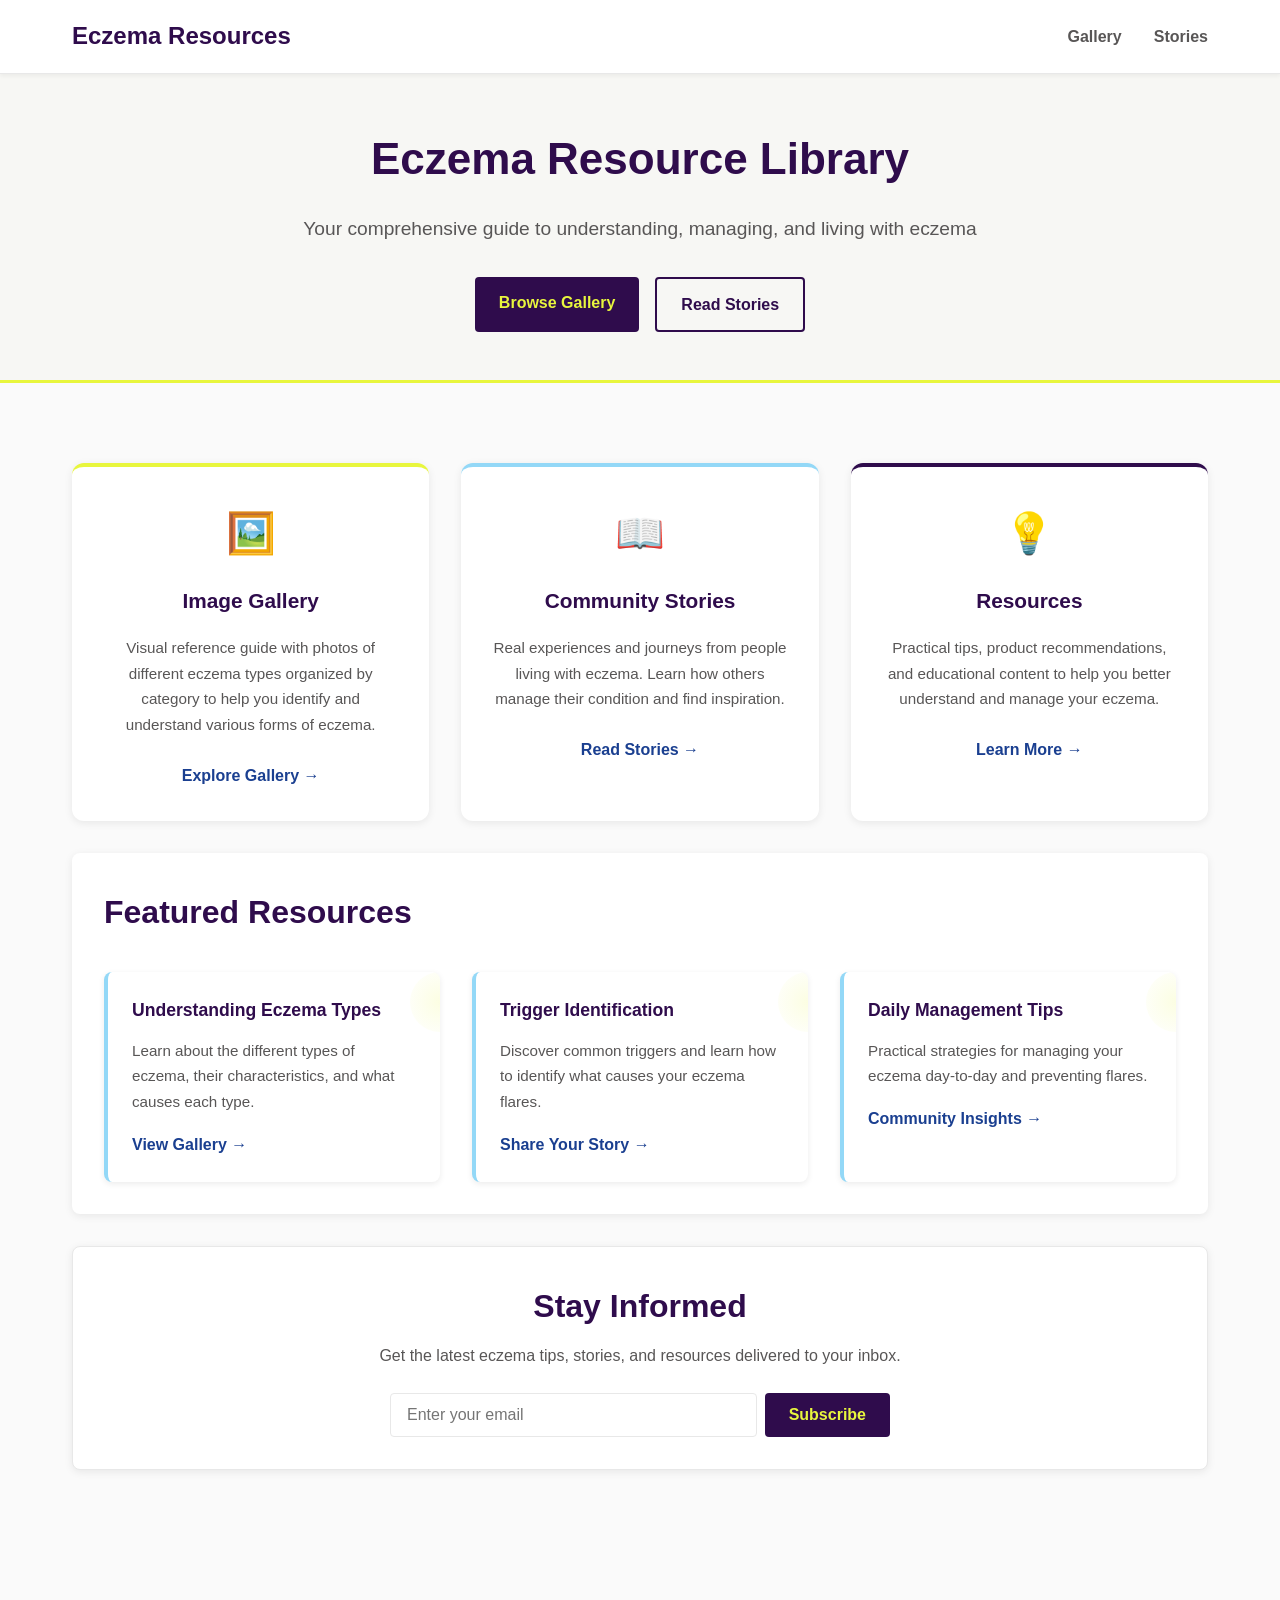
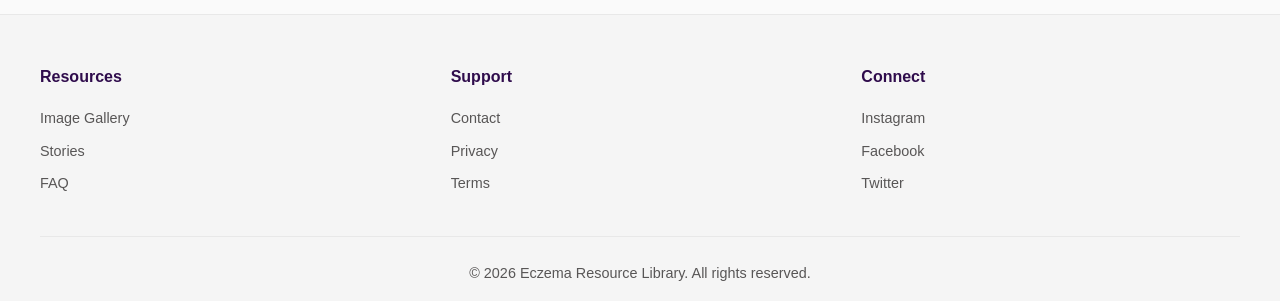
==== index.html @ bf449b04 "Add files via upload" ====
<!DOCTYPE html>
<html lang="en">
<head>
    <meta charset="UTF-8">
    <meta name="viewport" content="width=device-width, initial-scale=1.0">
    <title>Eczema Resource Library</title>
    <link rel="stylesheet" href="style.css">
</head>
<body>
    <nav class="navbar">
        <div class="nav-container">
            <a href="index.html" class="logo">Eczema Resources</a>
            <ul class="nav-links">
                <li><a href="resources-gallery.html">Gallery</a></li>
                <li><a href="stories.html">Stories</a></li>
            </ul>
        </div>
    </nav>

    <header class="hero">
        <div class="hero-content">
            <h1>Eczema Resource Library</h1>
            <p>Your comprehensive guide to understanding, managing, and living with eczema</p>
            <div class="hero-buttons">
                <a href="resources-gallery.html" class="btn btn-primary">Browse Gallery</a>
                <a href="stories.html" class="btn btn-secondary">Read Stories</a>
            </div>
        </div>
    </header>

    <main class="container">
        <section class="features">
            <div class="feature-card">
                <div class="feature-icon">🖼️</div>
                <h3>Image Gallery</h3>
                <p>Visual reference guide with photos of different eczema types organized by category to help you identify and understand various forms of eczema.</p>
                <a href="resources-gallery.html">Explore Gallery →</a>
            </div>
            <div class="feature-card">
                <div class="feature-icon">📖</div>
                <h3>Community Stories</h3>
                <p>Real experiences and journeys from people living with eczema. Learn how others manage their condition and find inspiration.</p>
                <a href="stories.html">Read Stories →</a>
            </div>
            <div class="feature-card">
                <div class="feature-icon">💡</div>
                <h3>Resources</h3>
                <p>Practical tips, product recommendations, and educational content to help you better understand and manage your eczema.</p>
                <a href="#resources">Learn More →</a>
            </div>
        </section>

        <section class="resources" id="resources">
            <h2>Featured Resources</h2>
            <div class="resource-grid">
                <article class="resource-item">
                    <h3>Understanding Eczema Types</h3>
                    <p>Learn about the different types of eczema, their characteristics, and what causes each type.</p>
                    <a href="resources-gallery.html">View Gallery →</a>
                </article>
                <article class="resource-item">
                    <h3>Trigger Identification</h3>
                    <p>Discover common triggers and learn how to identify what causes your eczema flares.</p>
                    <a href="stories.html">Share Your Story →</a>
                </article>
                <article class="resource-item">
                    <h3>Daily Management Tips</h3>
                    <p>Practical strategies for managing your eczema day-to-day and preventing flares.</p>
                    <a href="stories.html">Community Insights →</a>
                </article>
            </div>
        </section>

        <section class="newsletter">
            <h2>Stay Informed</h2>
            <p>Get the latest eczema tips, stories, and resources delivered to your inbox.</p>
            <form class="newsletter-form" onsubmit="handleNewsletterSignup(event)">
                <input type="email" placeholder="Enter your email" required>
                <button type="submit" class="btn btn-primary">Subscribe</button>
            </form>
        </section>
    </main>

    <footer class="footer">
        <div class="footer-content">
            <div class="footer-section">
                <h4>Resources</h4>
                <ul>
                    <li><a href="resources-gallery.html">Image Gallery</a></li>
                    <li><a href="stories.html">Stories</a></li>
                    <li><a href="#faq">FAQ</a></li>
                </ul>
            </div>
            <div class="footer-section">
                <h4>Support</h4>
                <ul>
                    <li><a href="#contact">Contact</a></li>
                    <li><a href="#privacy">Privacy</a></li>
                    <li><a href="#terms">Terms</a></li>
                </ul>
            </div>
            <div class="footer-section">
                <h4>Connect</h4>
                <ul>
                    <li><a href="#instagram">Instagram</a></li>
                    <li><a href="#facebook">Facebook</a></li>
                    <li><a href="#twitter">Twitter</a></li>
                </ul>
            </div>
        </div>
        <p>&copy; 2026 Eczema Resource Library. All rights reserved.</p>
    </footer>

    <script src="script.js"></script>
</body>
</html>
---- style.css ----
/* Global Styles */
* {
    margin: 0;
    padding: 0;
    box-sizing: border-box;
}

body {
    font-family: 'Delight', 'Segoe UI', Tahoma, Geneva, Verdana, sans-serif;
    line-height: 1.7;
    color: #585656;
    background-color: #fafafa;
}

/* Navigation */
.navbar {
    background-color: #fff;
    border-bottom: 1px solid #e8e8e8;
    position: sticky;
    top: 0;
    z-index: 100;
    box-shadow: 0 2px 4px rgba(0,0,0,0.05);
}

.nav-container {
    max-width: 1200px;
    margin: 0 auto;
    padding: 1rem 2rem;
    display: flex;
    justify-content: space-between;
    align-items: center;
}

.logo {
    font-size: 1.5rem;
    font-weight: 700;
    color: #2F0C4C;
    text-decoration: none;
    letter-spacing: 0px;
}

.nav-links {
    list-style: none;
    display: flex;
    gap: 2rem;
}

.nav-links a {
    text-decoration: none;
    color: #585656;
    font-weight: 600;
    transition: color 0.3s ease;
}

.nav-links a:hover {
    color: #2F0C4C;
}

/* Hero Section */
.hero {
    background: #f7f7f4;
    padding: 3rem 2rem;
    text-align: center;
    border-bottom: 3px solid #E8F63D;
    position: relative;
    overflow: hidden;
}

.hero.bg-image {
    /* Replace the URL below with your hero image path or URL. */
    background-image: url('MINDTHESKIN-15.jpg');
    background-size: cover;
    background-position: center;
    background-repeat: no-repeat;
    min-height: 520px;
    display: flex;
    align-items: center;
    justify-content: center;
    color: #fff;
}

.hero.bg-image::before {
    content: '';
    position: absolute;
    inset: 0;
    background: rgba(18, 33, 61, 0.45);
    pointer-events: none;
}

.hero-content {
    max-width: 800px;
    margin: 0 auto;
    position: relative;
    z-index: 1;
}

.hero h1 {
    font-size: 2.75rem;
    font-weight: 700;
    color: #2F0C4C;
    margin-bottom: 1rem;
    letter-spacing: 0px;
}

.hero.bg-image h1 {
    color: #ffffff;
}

.hero p {
    font-size: 1.2rem;
    color: #585656;
    margin-bottom: 2rem;
    font-weight: 400;
}

.hero.bg-image p {
    color: rgba(255, 255, 255, 0.92);
}


.hero-buttons {
    display: flex;
    gap: 1rem;
    justify-content: center;
    flex-wrap: wrap;
}

/* Buttons */
.btn {
    padding: 0.75rem 1.5rem;
    border-radius: 4px;
    text-decoration: none;
    font-weight: 700;
    transition: all 0.3s ease;
    border: none;
    cursor: pointer;
    font-size: 1rem;
}

.btn-primary {
    background-color: #2F0C4C;
    color: #E8F63D;
}

.btn-primary:hover {
    background-color: #1A3F90;
    box-shadow: 0 4px 12px rgba(47, 12, 76, 0.15);
}

.btn-secondary {
    background-color: transparent;
    color: #2F0C4C;
    border: 2px solid #2F0C4C;
}

.btn-secondary:hover {
    background-color: #2F0C4C;
    color: #E8F63D;
}

.cta-button {
    background-color: #2F0C4C;
    color: #E8F63D;
    padding: 1rem 2rem;
    border-radius: 4px;
    border: none;
    font-weight: 700;
    cursor: pointer;
    font-size: 1.1rem;
    transition: all 0.3s ease;
    margin-top: 1rem;
}

.cta-button:hover {
    background-color: #1A3F90;
    box-shadow: 0 4px 12px rgba(47, 12, 76, 0.15);
}

/* Container */
.container {
    max-width: 1200px;
    margin: 0 auto;
    padding: 3rem 2rem;
}

/* Section Headers */
.section-header {
    text-align: center;
    margin-bottom: 3rem;
    position: relative;
    padding-bottom: 1.5rem;
}

.section-header::after {
    content: '';
    position: absolute;
    bottom: 0;
    left: 50%;
    transform: translateX(-50%);
    width: 80px;
    height: 3px;
    background: linear-gradient(90deg, transparent, #E8F63D, transparent);
}

.section-header h2 {
    font-size: 2.25rem;
    color: #2F0C4C;
    margin-bottom: 0.5rem;
    font-weight: 700;
    letter-spacing: -0.5px;
}

.section-header p {
    font-size: 1.1rem;
    color: #585656;
    font-weight: 400;
}

/* Features */
.features {
    display: grid;
    grid-template-columns: repeat(auto-fit, minmax(280px, 1fr));
    gap: 2rem;
    margin: 2rem 0;
}

.feature-card {
    background: white;
    padding: 2rem;
    border-radius: 12px;
    box-shadow: 0 2px 8px rgba(0,0,0,0.08);
    transition: all 0.3s ease;
    text-align: center;
    position: relative;
    border-top: 4px solid transparent;
    overflow: hidden;
}

.feature-card:nth-child(1) {
    border-top-color: #E8F63D;
}

.feature-card:nth-child(2) {
    border-top-color: #93D8F7;
}

.feature-card:nth-child(3) {
    border-top-color: #2F0C4C;
}

.feature-card::before {
    content: '';
    position: absolute;
    top: 0;
    left: -100%;
    width: 100%;
    height: 100%;
    background: linear-gradient(90deg, transparent, rgba(232, 246, 61, 0.1), transparent);
    transition: left 0.5s ease;
}

.feature-card:hover::before {
    left: 100%;
}

.feature-card:hover {
    box-shadow: 0 8px 24px rgba(0,0,0,0.15);
    transform: translateY(-6px);
}

.feature-icon {
    font-size: 2.5rem;
    margin-bottom: 1rem;
}

.feature-card h3 {
    color: #2F0C4C;
    margin-bottom: 1rem;
    font-size: 1.3rem;
    font-weight: 700;
}

.feature-card p {
    color: #585656;
    margin-bottom: 1.5rem;
    font-size: 0.95rem;
    font-weight: 400;
}

.feature-card a {
    color: #1A3F90;
    text-decoration: none;
    font-weight: 700;
    transition: color 0.3s ease;
}

.feature-card a:hover {
    color: #2F0C4C;
}

/* Gallery Section */
.gallery-section {
    background: white;
    padding: 2rem;
    border-radius: 8px;
    box-shadow: 0 2px 8px rgba(0,0,0,0.08);
}

.eczema-types {
    display: grid;
    gap: 3rem;
}

.eczema-category {
    border-bottom: 1px solid #e8e8e8;
    padding-bottom: 2rem;
}

.eczema-category:last-child {
    border-bottom: none;
}

.eczema-category h3 {
    font-size: 1.5rem;
    color: #2F0C4C;
    margin-bottom: 0.5rem;
    font-weight: 700;
}

.category-description {
    color: #585656;
    font-size: 0.95rem;
    margin-bottom: 1.5rem;
    font-weight: 400;
}

.gallery-grid {
    display: grid;
    grid-template-columns: repeat(auto-fit, minmax(200px, 1fr));
    gap: 1.5rem;
}

.gallery-item {
    background: white;
    border-radius: 12px;
    overflow: hidden;
    transition: all 0.3s ease;
    box-shadow: 0 2px 6px rgba(0,0,0,0.08);
    border: 2px solid #e8e8e8;
    position: relative;
}

.gallery-item::after {
    content: '';
    position: absolute;
    bottom: 0;
    left: 0;
    width: 0;
    height: 3px;
    background: linear-gradient(90deg, #E8F63D, #93D8F7, #2F0C4C);
    transition: width 0.4s ease;
}

.gallery-item:hover {
    box-shadow: 0 8px 20px rgba(0,0,0,0.15);
    transform: translateY(-6px) scale(1.02);
    border-color: #93D8F7;
}

.gallery-item:hover::after {
    width: 100%;
}

.image-placeholder {
    width: 100%;
    aspect-ratio: 1;
    background: linear-gradient(135deg, #93D8F7 0%, #E2E2E2 100%);
    display: flex;
    align-items: center;
    justify-content: center;
    font-weight: 600;
    color: rgba(255,255,255,0.7);
    font-size: 1.1rem;
}

.image-caption {
    padding: 1rem;
    color: #585656;
    font-size: 0.9rem;
    text-align: center;
    font-weight: 500;
}

/* Stories Section */
.stories-section {
    background: white;
    padding: 2rem;
    border-radius: 8px;
    box-shadow: 0 2px 8px rgba(0,0,0,0.08);
}

.stories-grid {
    display: grid;
    grid-template-columns: repeat(auto-fit, minmax(350px, 1fr));
    gap: 2rem;
}

.story-card {
    background: white;
    padding: 2rem;
    border-radius: 12px;
    border: 2px solid #e8e8e8;
    box-shadow: 0 2px 6px rgba(0,0,0,0.08);
    transition: all 0.3s ease;
    position: relative;
    overflow: hidden;
}

.story-card::before {
    content: '';
    position: absolute;
    left: 0;
    top: 0;
    width: 4px;
    height: 0;
    background: linear-gradient(180deg, #E8F63D, #93D8F7);
    transition: height 0.4s ease;
}

.story-card:hover {
    box-shadow: 0 12px 28px rgba(0,0,0,0.15);
    border-color: #E8F63D;
    transform: translateY(-8px);
}

.story-card:hover::before {
    height: 100%;
}

.story-header {
    display: flex;
    gap: 1rem;
    margin-bottom: 1.5rem;
    align-items: center;
}

.author-avatar {
    width: 50px;
    height: 50px;
    border-radius: 50%;
    background: linear-gradient(135deg, #2F0C4C 0%, #1A3F90 100%);
    color: #E8F63D;
    display: flex;
    align-items: center;
    justify-content: center;
    font-weight: 700;
    font-size: 1.2rem;
    flex-shrink: 0;
}

.author-info h3 {
    color: #2F0C4C;
    margin: 0;
    font-size: 1.1rem;
    font-weight: 700;
}

.author-meta {
    color: #585656;
    font-size: 0.85rem;
    margin: 0;
    font-weight: 400;
}

.story-content {
    color: #585656;
    line-height: 1.8;
    margin-bottom: 1rem;
    font-size: 0.95rem;
    font-weight: 400;
}

.story-footer {
    display: flex;
    justify-content: space-between;
    align-items: center;
    padding-top: 1rem;
    border-top: 1px solid #e8e8e8;
}

.read-time {
    color: #585656;
    font-size: 0.85rem;
    font-weight: 500;
}

.story-link {
    display: block;
    color: inherit;
    text-decoration: none;
}

.story-link:hover {
    text-decoration: none;
}

.article-page {
    background: white;
    border-radius: 16px;
    box-shadow: 0 8px 30px rgba(0,0,0,0.08);
    padding: 2rem;
    margin-top: 2rem;
}

.article-header {
    max-width: 900px;
    margin: 0 auto 2rem;
    text-align: center;
}

.article-label {
    display: inline-flex;
    padding: 0.4rem 0.85rem;
    border-radius: 999px;
    background: #E8F63D;
    color: #2F0C4C;
    font-weight: 700;
    letter-spacing: 0.5px;
    margin-bottom: 1rem;
    font-size: 0.9rem;
}

.article-header h1 {
    font-size: 2.75rem;
    margin-bottom: 1rem;
    color: #2F0C4C;
    line-height: 1.1;
}

.article-meta {
    color: #585656;
    font-size: 0.94rem;
    margin-bottom: 1.5rem;
}

.article-meta span {
    margin: 0 0.35rem;
}

.article-meta span:first-child {
    font-weight: 700;
}

.article-intro {
    color: #585656;
    font-size: 1.1rem;
    max-width: 780px;
    margin: 0 auto;
    line-height: 1.8;
}

.article-image {
    max-width: 900px;
    margin: 2rem auto;
}

.article-image-placeholder {
    background: linear-gradient(135deg, #93D8F7 0%, #E2E2E2 100%);
    border-radius: 16px;
    height: 420px;
    display: flex;
    align-items: center;
    justify-content: center;
    color: rgba(255,255,255,0.85);
    font-weight: 700;
    letter-spacing: 0.5px;
    font-size: 1rem;
    border: 1px solid #e8e8e8;
}

.article-layout {
    display: grid;
    grid-template-columns: 1fr 320px;
    gap: 2rem;
    align-items: start;
}

.article-content {
    display: flex;
    flex-direction: column;
    gap: 2rem;
}

.article-section {
    background: #fff;
    padding: 1.75rem;
    border-radius: 14px;
    border: 1px solid #e8e8e8;
    box-shadow: 0 4px 16px rgba(0,0,0,0.04);
}

.article-section h2,
.article-section h3 {
    color: #2F0C4C;
    margin-bottom: 1rem;
}

.article-section p,
.article-section li {
    color: #585656;
    line-height: 1.8;
    font-size: 1rem;
}

.article-section ul {
    margin-top: 1rem;
    padding-left: 1.2rem;
}

.article-section ul li {
    margin-bottom: 0.75rem;
}

.article-quote {
    padding: 1.75rem;
    border-left: 6px solid #E8F63D;
    background: #fff9d5;
    color: #2F0C4C;
    border-radius: 12px;
    font-size: 1.05rem;
    line-height: 1.8;
}

.article-sidebar {
    display: grid;
    gap: 1.5rem;
}

.sidebar-card {
    background: white;
    border-radius: 14px;
    border: 1px solid #e8e8e8;
    padding: 1.5rem;
    box-shadow: 0 4px 16px rgba(0,0,0,0.04);
}

.sidebar-card h3 {
    margin-bottom: 1rem;
    color: #2F0C4C;
    font-size: 1.05rem;
}

.sidebar-card p {
    color: #585656;
    line-height: 1.7;
    margin-bottom: 1rem;
}

.sidebar-card ul {
    list-style: none;
    padding-left: 0;
}

.sidebar-card ul li {
    margin-bottom: 0.8rem;
}

.sidebar-card ul li a {
    color: #1A3F90;
    text-decoration: none;
    font-weight: 700;
}

.sidebar-card ul li a:hover {
    color: #2F0C4C;
}

.sidebar-cta .btn-secondary {
    width: 100%;
    text-align: center;
}

@media (max-width: 1024px) {
    .article-layout {
        grid-template-columns: 1fr;
    }
}

@media (max-width: 768px) {
    .article-header h1 {
        font-size: 2.2rem;
    }

    .article-image-placeholder {
        height: 280px;
    }
}

@media (max-width: 600px) {
    .container {
        padding: 1.5rem;
    }

    .navbar {
        padding: 0.8rem 1rem;
    }

    .nav-links {
        gap: 1rem;
        font-size: 0.95rem;
    }
}

/* Resources Section */
.resources {
    background: white;
    padding: 2rem;
    border-radius: 8px;
    box-shadow: 0 2px 8px rgba(0,0,0,0.08);
    margin: 2rem 0;
}

.resources h2 {
    color: #2F0C4C;
    margin-bottom: 2rem;
    font-size: 2rem;
    font-weight: 700;
}

.resource-grid {
    display: grid;
    grid-template-columns: repeat(auto-fit, minmax(250px, 1fr));
    gap: 2rem;
}

.resource-item {
    padding: 1.5rem;
    border-left: 4px solid #93D8F7;
    background: white;
    border-radius: 8px;
    box-shadow: 0 2px 6px rgba(0,0,0,0.08);
    transition: all 0.3s ease;
    position: relative;
    overflow: hidden;
}

.resource-item::before {
    content: '';
    position: absolute;
    top: 0;
    right: -30px;
    width: 60px;
    height: 60px;
    background: radial-gradient(circle, rgba(232, 246, 61, 0.15), transparent);
    border-radius: 50%;
    transition: all 0.3s ease;
}

.resource-item:hover {
    border-left-color: #E8F63D;
    box-shadow: 0 8px 20px rgba(0,0,0,0.12);
    transform: translateX(4px);
}

.resource-item:hover::before {
    right: -10px;
}

.resource-item h3 {
    color: #2F0C4C;
    margin-bottom: 0.75rem;
    font-size: 1.1rem;
    font-weight: 700;
}

.resource-item p {
    color: #585656;
    margin-bottom: 1rem;
    font-size: 0.95rem;
    font-weight: 400;
}

.resource-item a {
    color: #1A3F90;
    text-decoration: none;
    font-weight: 700;
    transition: color 0.3s ease;
}

.resource-item a:hover {
    color: #2F0C4C;
}

/* Newsletter Section */
.newsletter {
    background: white;
    padding: 2rem;
    border-radius: 8px;
    box-shadow: 0 2px 8px rgba(0,0,0,0.08);
    margin: 2rem 0;
    text-align: center;
    border: 1px solid #e8e8e8;
}

.newsletter h2 {
    color: #2F0C4C;
    margin-bottom: 0.5rem;
    font-size: 2rem;
    font-weight: 700;
}

.newsletter p {
    color: #585656;
    margin-bottom: 1.5rem;
    font-weight: 400;
}

.newsletter-form {
    display: flex;
    gap: 0.5rem;
    max-width: 500px;
    margin: 0 auto;
    flex-wrap: wrap;
    justify-content: center;
}

.newsletter-form input {
    flex: 1;
    min-width: 250px;
    padding: 0.75rem 1rem;
    border: 1px solid #e8e8e8;
    border-radius: 4px;
    font-size: 1rem;
    font-family: 'Delight', sans-serif;
}

.newsletter-form input:focus {
    outline: none;
    border-color: #2F0C4C;
    box-shadow: 0 0 0 3px rgba(47, 12, 76, 0.1);
}

/* Info Section */
.info-section {
    background: white;
    padding: 2rem;
    border-radius: 8px;
    margin: 2rem 0;
    text-align: center;
    box-shadow: 0 2px 8px rgba(0,0,0,0.08);
}

.info-section h2 {
    color: #2F0C4C;
    margin-bottom: 1rem;
    font-weight: 700;
}

.info-section p {
    color: #585656;
    font-size: 1rem;
    max-width: 600px;
    margin: 0 auto;
    font-weight: 400;
}

/* CTA Section */
.cta-section {
    background: linear-gradient(135deg, #fff 0%, rgba(47, 12, 76, 0.03) 100%);
    padding: 3rem 2rem;
    border-radius: 12px;
    margin: 2rem 0;
    color: #2F0C4C;
    text-align: center;
    box-shadow: 0 2px 8px rgba(0,0,0,0.08);
    border: 2px solid #E8F63D;
    position: relative;
    overflow: hidden;
}

.cta-section::before {
    content: '';
    position: absolute;
    top: -50%;
    left: -50%;
    width: 300px;
    height: 300px;
    border-radius: 50%;
    background: radial-gradient(circle, rgba(232, 246, 61, 0.15), transparent);
}

.cta-section > * {
    position: relative;
    z-index: 1;
}

.cta-section h2 {
    color: #2F0C4C;
    margin-bottom: 1rem;
    font-size: 2rem;
    font-weight: 700;
}

.cta-section p {
    color: #585656;
    font-size: 1.1rem;
    margin-bottom: 1rem;
    font-weight: 400;
}

/* Footer */
.footer {
    background-color: #f5f5f5;
    color: #585656;
    padding: 3rem 2rem 1rem;
    margin-top: 4rem;
    border-top: 1px solid #e8e8e8;
}

.footer-content {
    max-width: 1200px;
    margin: 0 auto;
    display: grid;
    grid-template-columns: repeat(auto-fit, minmax(200px, 1fr));
    gap: 2rem;
    margin-bottom: 2rem;
}

.footer-section h4 {
    margin-bottom: 1rem;
    font-size: 1rem;
    color: #2F0C4C;
    font-weight: 700;
}

.footer-section ul {
    list-style: none;
}

.footer-section a {
    color: #585656;
    text-decoration: none;
    font-size: 0.9rem;
    transition: color 0.3s ease;
    display: block;
    margin-bottom: 0.5rem;
    font-weight: 500;
}

.footer-section a:hover {
    color: #2F0C4C;
}

.footer p {
    text-align: center;
    color: #585656;
    font-size: 0.9rem;
    max-width: 1200px;
    margin: 0 auto;
    border-top: 1px solid #e8e8e8;
    padding-top: 1.5rem;
}

/* Responsive Design */
@media (max-width: 768px) {
    .hero h1 {
        font-size: 2rem;
    }

    .hero-buttons {
        flex-direction: column;
        align-items: center;
    }

    .btn {
        width: 100%;
        text-align: center;
    }

    .nav-links {
        gap: 1rem;
        font-size: 0.9rem;
    }

    .gallery-grid {
        grid-template-columns: repeat(auto-fit, minmax(150px, 1fr));
    }

    .stories-grid {
        grid-template-columns: 1fr;
    }

    .newsletter-form {
        flex-direction: column;
    }

    .newsletter-form input {
        min-width: unset;
    }

    .section-header h2 {
        font-size: 1.75rem;
    }

    .features {
        grid-template-columns: 1fr;
    }
}

@media (max-width: 480px) {
    .hero {
        padding: 2rem 1rem;
    }

    .hero h1 {
        font-size: 1.5rem;
    }

    .hero-image-placeholder {
        min-height: 220px;
    }

    .nav-container {
        padding: 1rem;
    }

    .logo {
        font-size: 1.2rem;
    }

    .container {
        padding: 1.5rem 1rem;
    }

    .feature-card,
    .story-card,
    .gallery-item {
        padding: 1.5rem 1rem;
    }
}
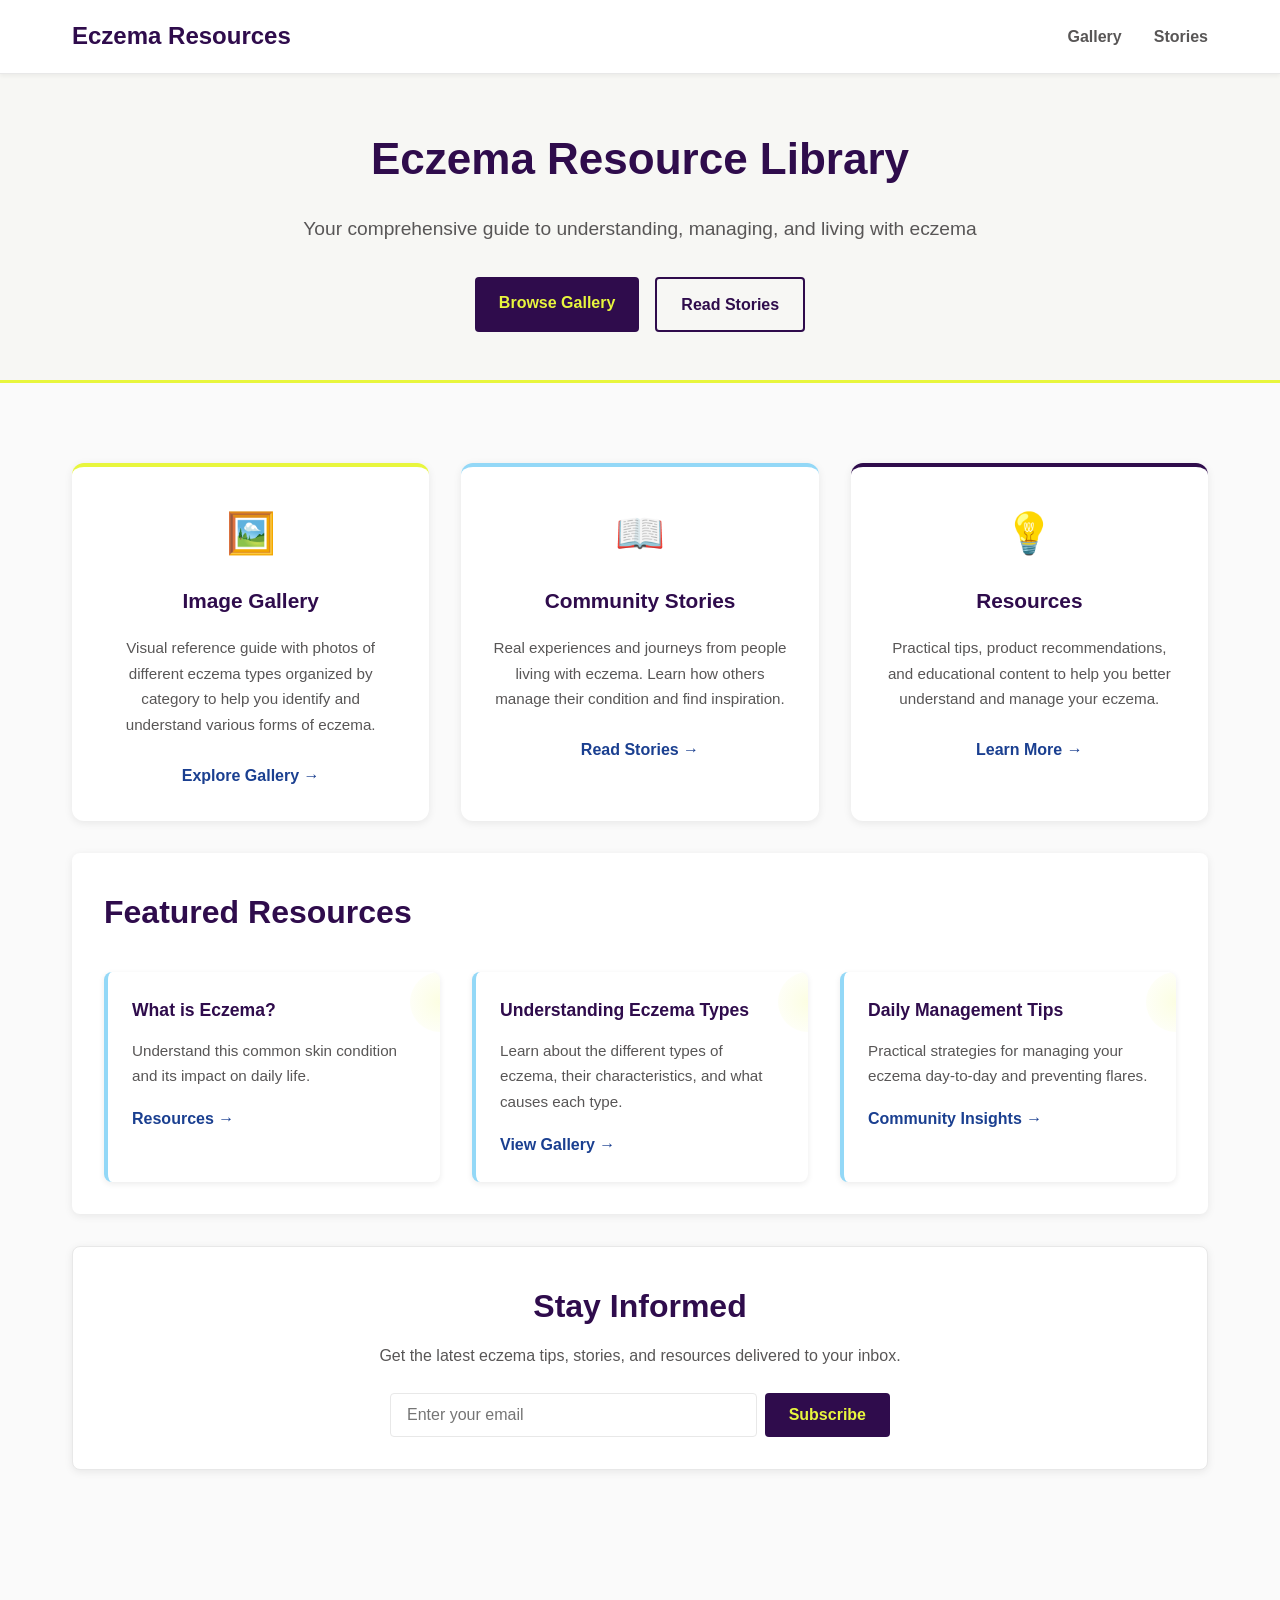
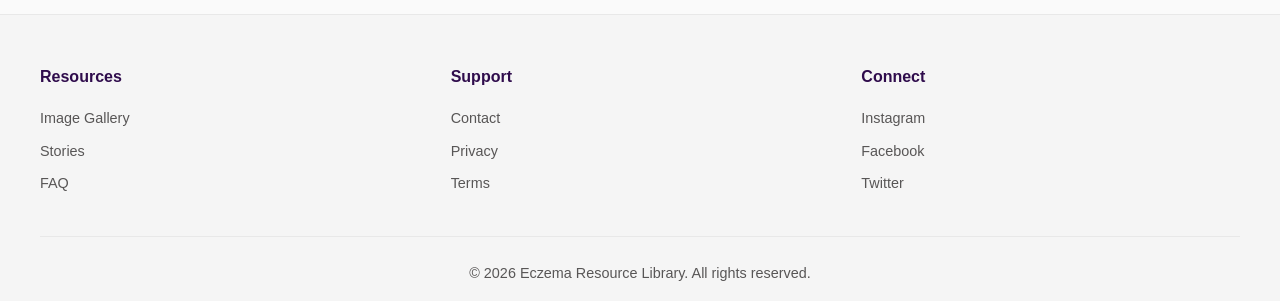
==== commit 71ff76fd: "Add files via upload" ====
--- a/index.html
+++ b/index.html
@@ -53,16 +53,17 @@
         <section class="resources" id="resources">
             <h2>Featured Resources</h2>
             <div class="resource-grid">
+                 <article class="resource-item">
+                    <h3>What is Eczema?</h3>
+                    <p>Understand this common skin condition and its impact on daily life.</p>
+                    <a href="stories.html">Resources →</a>
+                </article>
                 <article class="resource-item">
                     <h3>Understanding Eczema Types</h3>
                     <p>Learn about the different types of eczema, their characteristics, and what causes each type.</p>
                     <a href="resources-gallery.html">View Gallery →</a>
                 </article>
-                <article class="resource-item">
-                    <h3>Trigger Identification</h3>
-                    <p>Discover common triggers and learn how to identify what causes your eczema flares.</p>
-                    <a href="stories.html">Share Your Story →</a>
-                </article>
+               
                 <article class="resource-item">
                     <h3>Daily Management Tips</h3>
                     <p>Practical strategies for managing your eczema day-to-day and preventing flares.</p>
--- a/style.css
+++ b/style.css
@@ -1038,3 +1038,388 @@
         padding: 1.5rem 1rem;
     }
 }
+/* Detail Pages for Eczema Types */
+.detail-page {
+    max-width: 1000px;
+    margin: 0 auto;
+    padding: 2rem 0;
+}
+
+.back-link {
+    display: inline-flex;
+    align-items: center;
+    color: #1A3F90;
+    text-decoration: none;
+    font-weight: 700;
+    margin-bottom: 2rem;
+    transition: color 0.3s ease;
+    font-size: 1rem;
+    gap: 0.5rem;
+}
+
+.back-link:hover {
+    color: #2F0C4C;
+}
+
+.detail-page h1 {
+    font-size: 2.75rem;
+    color: #2F0C4C;
+    margin-bottom: 1rem;
+    font-weight: 700;
+    letter-spacing: -0.5px;
+}
+
+.description {
+    background: linear-gradient(135deg, rgba(232, 246, 61, 0.08) 0%, rgba(147, 216, 247, 0.08) 100%);
+    padding: 2.5rem;
+    border-radius: 16px;
+    border: 1px solid rgba(232, 246, 61, 0.2);
+    box-shadow: 0 8px 24px rgba(47, 12, 76, 0.06);
+    margin-bottom: 3rem;
+    font-size: 1.08rem;
+    line-height: 1.85;
+    color: #585656;
+}
+
+.five-ws-table {
+    background: white;
+    padding: 0;
+    border-radius: 16px;
+    border: 1px solid #e8e8e8;
+    box-shadow: 0 8px 24px rgba(47, 12, 76, 0.06);
+    margin-bottom: 3rem;
+    overflow: hidden;
+}
+
+.five-ws-table h2 {
+    font-size: 1.75rem;
+    color: #2F0C4C;
+    margin: 0;
+    padding: 2.5rem 2.5rem 1.5rem;
+    font-weight: 700;
+    background: linear-gradient(135deg, #f7f7f4 0%, #fafafa 100%);
+    border-bottom: 2px solid #E8F63D;
+}
+
+.info-table {
+    width: 100%;
+    border-collapse: collapse;
+    margin: 0;
+}
+
+.info-table tr {
+    border-bottom: 1px solid #e8e8e8;
+    transition: background-color 0.3s ease;
+}
+
+.info-table tr:last-child {
+    border-bottom: none;
+}
+
+.info-table tr:hover {
+    background-color: #f9f9f6;
+}
+
+.info-table th {
+    background: linear-gradient(135deg, #f7f7f4 0%, #fafafa 100%);
+    padding: 1.75rem 2.5rem;
+    text-align: left;
+    font-weight: 700;
+    color: #2F0C4C;
+    width: 25%;
+    font-size: 0.95rem;
+    border: none;
+    border-right: 2px solid #E8F63D;
+}
+
+.info-table td {
+    padding: 1.75rem 2.5rem;
+    color: #585656;
+    line-height: 1.8;
+    font-size: 0.95rem;
+    border: none;
+}
+
+.image-gallery-section {
+    margin-top: 3rem;
+    background: white;
+    padding: 2.5rem;
+    border-radius: 16px;
+    border: 1px solid #e8e8e8;
+    box-shadow: 0 8px 24px rgba(47, 12, 76, 0.06);
+}
+
+.image-gallery-section h2 {
+    font-size: 1.75rem;
+    color: #2F0C4C;
+    margin: 0 0 0.75rem 0;
+    font-weight: 700;
+}
+
+.image-gallery-section p {
+    color: #585656;
+    margin-bottom: 2rem;
+    font-size: 1rem;
+    line-height: 1.7;
+}
+
+.detail-gallery-grid {
+    display: grid;
+    grid-template-columns: repeat(auto-fill, minmax(220px, 1fr));
+    gap: 1.75rem;
+}
+
+.gallery-placeholder {
+    background: white;
+    border-radius: 12px;
+    overflow: hidden;
+    border: 1px solid #e8e8e8;
+    box-shadow: 0 4px 16px rgba(47, 12, 76, 0.06);
+    transition: all 0.3s ease;
+    cursor: pointer;
+}
+
+.gallery-placeholder:hover {
+    box-shadow: 0 12px 36px rgba(47, 12, 76, 0.15);
+    transform: translateY(-8px);
+    border-color: #E8F63D;
+}
+
+.image-placeholder-large {
+    background: linear-gradient(135deg, #f0f8ff 0%, #fff9e6 100%);
+    min-height: 240px;
+    display: flex;
+    align-items: center;
+    justify-content: center;
+    color: #2F0C4C;
+    font-weight: 700;
+    font-size: 0.95rem;
+    border-bottom: 2px solid #E8F63D;
+    transition: background 0.3s ease;
+}
+
+.gallery-placeholder:hover .image-placeholder-large {
+    background: linear-gradient(135deg, #e8f3ff 0%, #ffe8e8 100%);
+}
+
+.gallery-placeholder p {
+    padding: 1.25rem;
+    color: #585656;
+    font-size: 0.85rem;
+    margin: 0;
+    font-weight: 500;
+    text-align: center;
+    line-height: 1.5;
+}
+
+/* Gallery Category Links */
+.eczema-types h3 a {
+    color: #2F0C4C;
+    text-decoration: none;
+    font-weight: 700;
+    transition: color 0.3s ease;
+    border-bottom: 3px solid transparent;
+    padding-bottom: 0.25rem;
+}
+
+.eczema-types h3 a:hover {
+    color: #1A3F90;
+    border-bottom-color: #E8F63D;
+}
+
+@media (max-width: 768px) {
+    .detail-page h1 {
+        font-size: 2.2rem;
+    }
+
+    .description {
+        padding: 1.75rem;
+        font-size: 1rem;
+    }
+
+    .five-ws-table h2 {
+        padding: 1.75rem 1.75rem 1rem;
+    }
+
+    .info-table th,
+    .info-table td {
+        padding: 1rem 1.25rem;
+        font-size: 0.85rem;
+    }
+
+    .detail-gallery-grid {
+        grid-template-columns: repeat(auto-fill, minmax(160px, 1fr));
+        gap: 1rem;
+    }
+
+    .image-placeholder-large {
+        min-height: 180px;
+    }
+
+    .image-gallery-section {
+        padding: 1.75rem;
+    }
+}
+
+@media (max-width: 480px) {
+    .detail-page {
+        padding: 1rem 0;
+    }
+
+    .detail-page h1 {
+        font-size: 1.75rem;
+        margin-bottom: 0.75rem;
+    }
+
+    .description {
+        padding: 1.5rem;
+        font-size: 0.95rem;
+        margin-bottom: 2rem;
+    }
+
+    .five-ws-table {
+        margin-bottom: 2rem;
+    }
+
+    .five-ws-table h2 {
+        font-size: 1.4rem;
+        padding: 1.5rem 1.5rem 1rem;
+    }
+
+    .info-table th,
+    .info-table td {
+        padding: 0.75rem 1rem;
+        font-size: 0.75rem;
+    }
+
+    .detail-gallery-grid {
+        grid-template-columns: repeat(auto-fill, minmax(120px, 1fr));
+        gap: 0.75rem;
+    }
+
+    .image-placeholder-large {
+        min-height: 140px;
+        font-size: 0.8rem;
+    }
+
+    .gallery-placeholder p {
+        padding: 0.75rem;
+        font-size: 0.75rem;
+    }
+
+    .image-gallery-section {
+        padding: 1.5rem;
+    }
+}
+
+/* Lightbox Modal */
+.lightbox-modal {
+    display: none;
+    position: fixed;
+    inset: 0;
+    background: rgba(0, 0, 0, 0.85);
+    backdrop-filter: blur(4px);
+    z-index: 1000;
+    align-items: center;
+    justify-content: center;
+    padding: 1rem;
+}
+
+.lightbox-content {
+    position: relative;
+    max-width: 90vw;
+    max-height: 90vh;
+    display: flex;
+    flex-direction: column;
+    align-items: center;
+    animation: fadeInScale 0.3s ease;
+}
+
+@keyframes fadeInScale {
+    from {
+        opacity: 0;
+        transform: scale(0.9);
+    }
+    to {
+        opacity: 1;
+        transform: scale(1);
+    }
+}
+
+#lightbox-image {
+    max-width: 100%;
+    max-height: 70vh;
+    border-radius: 12px;
+    box-shadow: 0 20px 60px rgba(0, 0, 0, 0.3);
+    object-fit: contain;
+}
+
+#lightbox-caption {
+    color: #ffffff;
+    text-align: center;
+    margin-top: 1.5rem;
+    font-size: 1rem;
+    max-width: 600px;
+    font-weight: 500;
+}
+
+.lightbox-close,
+.lightbox-prev,
+.lightbox-next {
+    position: absolute;
+    background: rgba(255, 255, 255, 0.15);
+    color: #ffffff;
+    border: none;
+    font-size: 2rem;
+    cursor: pointer;
+    padding: 0.5rem 1rem;
+    border-radius: 8px;
+    transition: all 0.3s ease;
+    z-index: 1001;
+    display: flex;
+    align-items: center;
+    justify-content: center;
+    width: 50px;
+    height: 50px;
+}
+
+.lightbox-close:hover,
+.lightbox-prev:hover,
+.lightbox-next:hover {
+    background: rgba(255, 255, 255, 0.3);
+    transform: scale(1.1);
+}
+
+.lightbox-close {
+    top: 1rem;
+    right: 1rem;
+}
+
+.lightbox-prev {
+    left: 1rem;
+    top: 50%;
+    transform: translateY(-50%);
+}
+
+.lightbox-next {
+    right: 1rem;
+    top: 50%;
+    transform: translateY(-50%);
+}
+
+@media (max-width: 768px) {
+    .lightbox-prev,
+    .lightbox-next {
+        width: 40px;
+        height: 40px;
+        font-size: 1.5rem;
+    }
+
+    #lightbox-image {
+        max-height: 60vh;
+    }
+
+    #lightbox-caption {
+        font-size: 0.9rem;
+    }
+}
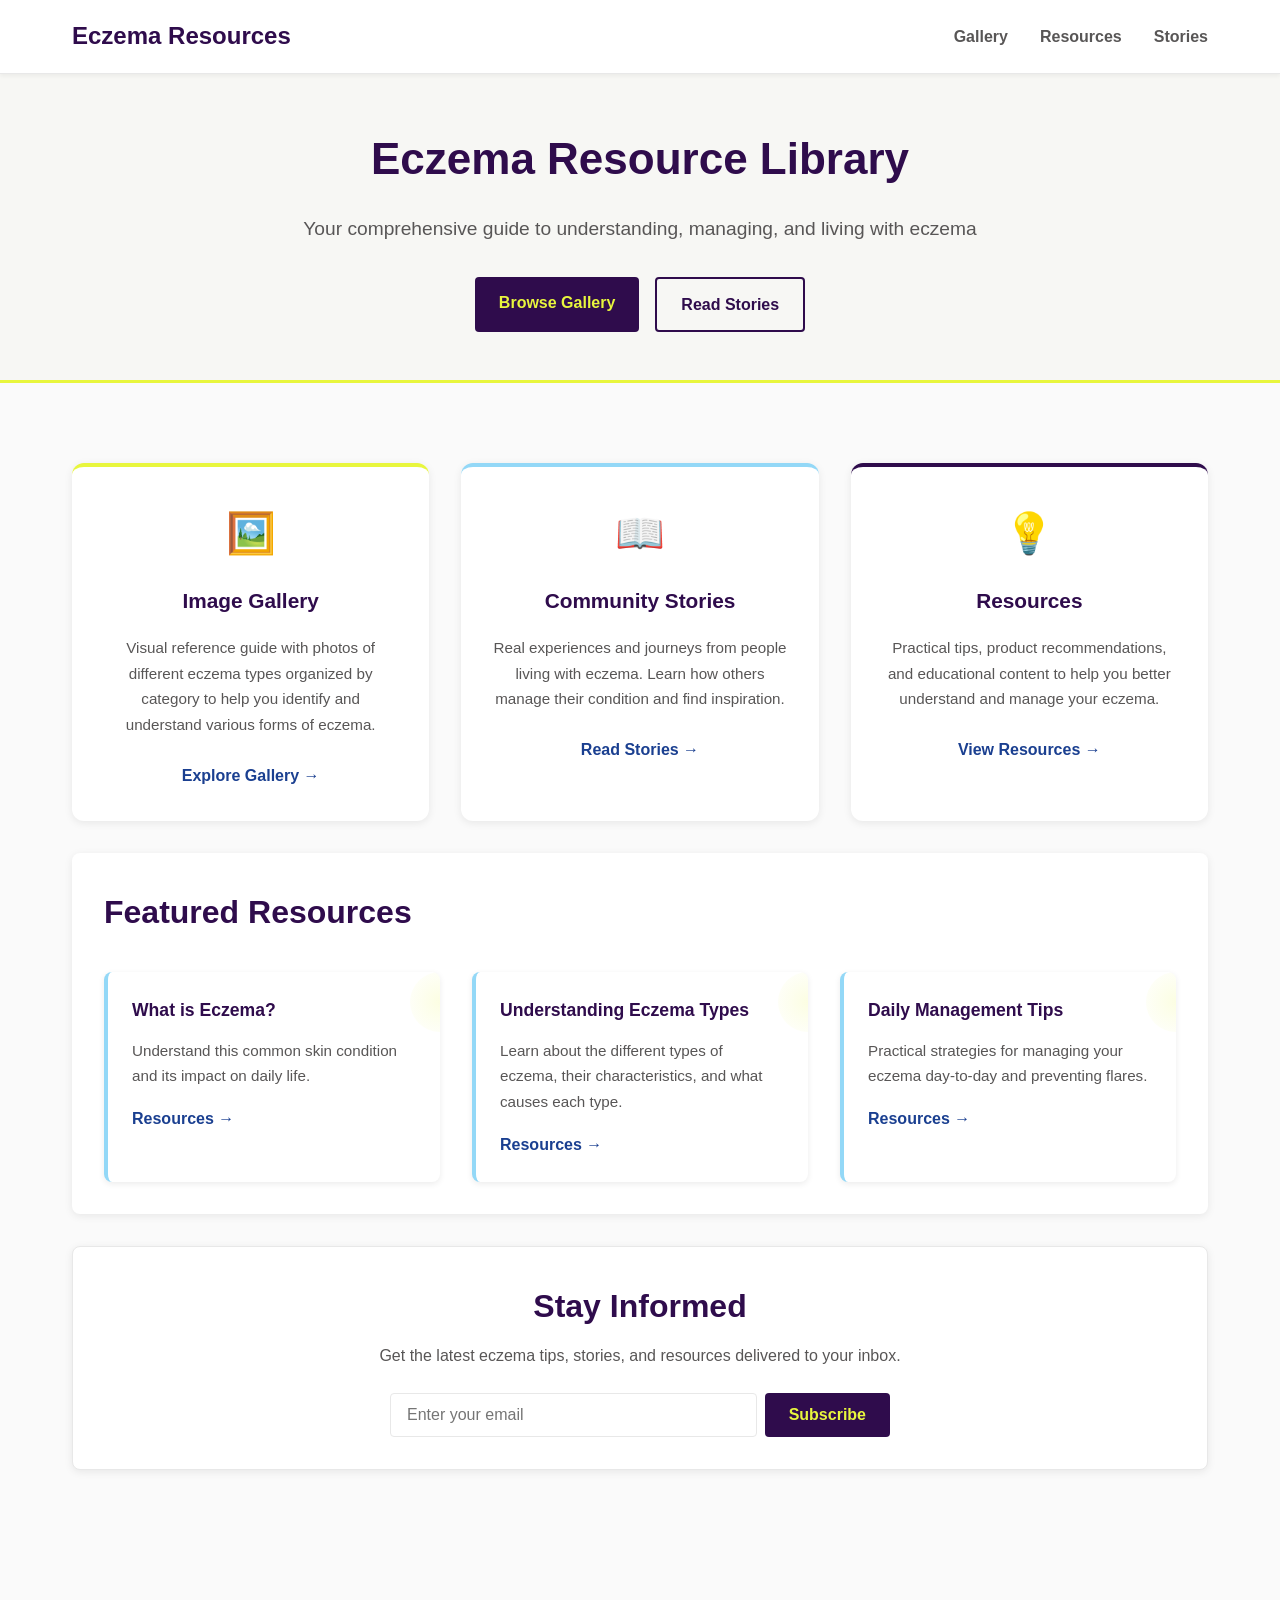
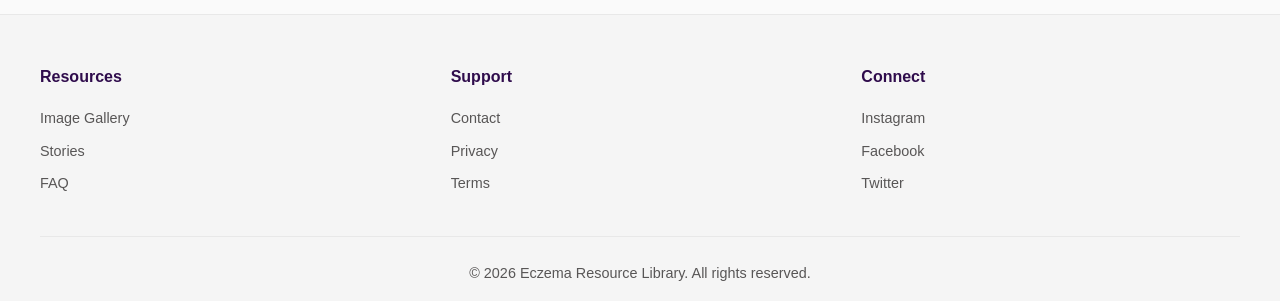
==== commit 2e5edc82: "Add files via upload" ====
--- a/index.html
+++ b/index.html
@@ -12,6 +12,7 @@
             <a href="index.html" class="logo">Eczema Resources</a>
             <ul class="nav-links">
                 <li><a href="resources-gallery.html">Gallery</a></li>
+                <li><a href="resources.html">Resources</a></li>
                 <li><a href="stories.html">Stories</a></li>
             </ul>
         </div>
@@ -46,7 +47,7 @@
                 <div class="feature-icon">💡</div>
                 <h3>Resources</h3>
                 <p>Practical tips, product recommendations, and educational content to help you better understand and manage your eczema.</p>
-                <a href="#resources">Learn More →</a>
+                <a href="resources.html">View Resources →</a>
             </div>
         </section>
 
@@ -56,18 +57,18 @@
                  <article class="resource-item">
                     <h3>What is Eczema?</h3>
                     <p>Understand this common skin condition and its impact on daily life.</p>
-                    <a href="stories.html">Resources →</a>
+                    <a href="resources.html">Resources →</a>
                 </article>
                 <article class="resource-item">
                     <h3>Understanding Eczema Types</h3>
                     <p>Learn about the different types of eczema, their characteristics, and what causes each type.</p>
-                    <a href="resources-gallery.html">View Gallery →</a>
+                    <a href="resources.html">Resources →</a>
                 </article>
                
                 <article class="resource-item">
                     <h3>Daily Management Tips</h3>
                     <p>Practical strategies for managing your eczema day-to-day and preventing flares.</p>
-                    <a href="stories.html">Community Insights →</a>
+                    <a href="resources.html">Resources →</a>
                 </article>
             </div>
         </section>
--- a/style.css
+++ b/style.css
@@ -505,41 +505,60 @@
 }
 
 .article-page {
-    background: white;
-    border-radius: 16px;
-    box-shadow: 0 8px 30px rgba(0,0,0,0.08);
-    padding: 2rem;
-    margin-top: 2rem;
+    background: linear-gradient(180deg, #fbfbfd 0%, #ffffff 100%);
+    border-radius: 28px;
+    box-shadow: 0 20px 60px rgba(34, 41, 82, 0.08);
+    padding: 2.5rem;
+    margin-top: 2.5rem;
+    border: 1px solid rgba(147, 216, 247, 0.25);
 }
 
 .article-header {
     max-width: 900px;
     margin: 0 auto 2rem;
     text-align: center;
+    position: relative;
+}
+
+.article-header::after {
+    content: '';
+    position: absolute;
+    top: -40px;
+    right: -40px;
+    width: 180px;
+    height: 180px;
+    border-radius: 50%;
+    background: radial-gradient(circle, rgba(232, 246, 61, 0.18), transparent 62%);
+    z-index: 0;
+}
+
+.article-header > * {
+    position: relative;
+    z-index: 1;
 }
 
 .article-label {
     display: inline-flex;
-    padding: 0.4rem 0.85rem;
+    padding: 0.5rem 1rem;
     border-radius: 999px;
-    background: #E8F63D;
-    color: #2F0C4C;
+    background: #2F0C4C;
+    color: #E8F63D;
     font-weight: 700;
     letter-spacing: 0.5px;
+    margin-bottom: 1.25rem;
+    font-size: 0.95rem;
+}
+
+.article-header h1 {
+    font-size: 3rem;
     margin-bottom: 1rem;
-    font-size: 0.9rem;
-}
-
-.article-header h1 {
-    font-size: 2.75rem;
-    margin-bottom: 1rem;
-    color: #2F0C4C;
-    line-height: 1.1;
+    color: #1a3f90;
+    line-height: 1.05;
 }
 
 .article-meta {
-    color: #585656;
-    font-size: 0.94rem;
+    color: #4b5766;
+    font-size: 0.96rem;
     margin-bottom: 1.5rem;
 }
 
@@ -552,36 +571,37 @@
 }
 
 .article-intro {
-    color: #585656;
-    font-size: 1.1rem;
-    max-width: 780px;
+    color: #505f74;
+    font-size: 1.08rem;
+    max-width: 760px;
     margin: 0 auto;
     line-height: 1.8;
 }
 
 .article-image {
-    max-width: 900px;
+    max-width: 980px;
     margin: 2rem auto;
 }
 
 .article-image-placeholder {
-    background: linear-gradient(135deg, #93D8F7 0%, #E2E2E2 100%);
-    border-radius: 16px;
+    background: linear-gradient(135deg, #e9f4ff 0%, #ffffff 100%);
+    border-radius: 22px;
     height: 420px;
     display: flex;
     align-items: center;
     justify-content: center;
-    color: rgba(255,255,255,0.85);
+    color: #1a3f90;
     font-weight: 700;
     letter-spacing: 0.5px;
     font-size: 1rem;
-    border: 1px solid #e8e8e8;
+    border: 1px solid rgba(26, 63, 144, 0.12);
+    box-shadow: inset 0 0 0 1px rgba(255, 255, 255, 0.45);
 }
 
 .article-layout {
     display: grid;
-    grid-template-columns: 1fr 320px;
-    gap: 2rem;
+    grid-template-columns: 1.05fr 300px;
+    gap: 2.5rem;
     align-items: start;
 }
 
@@ -592,43 +612,46 @@
 }
 
 .article-section {
-    background: #fff;
-    padding: 1.75rem;
-    border-radius: 14px;
-    border: 1px solid #e8e8e8;
-    box-shadow: 0 4px 16px rgba(0,0,0,0.04);
+    background: #ffffff;
+    padding: 2rem;
+    border-radius: 24px;
+    border: 1px solid rgba(147, 216, 247, 0.25);
+    box-shadow: 0 14px 36px rgba(47, 12, 76, 0.06);
 }
 
 .article-section h2,
 .article-section h3 {
-    color: #2F0C4C;
+    color: #1a3f90;
     margin-bottom: 1rem;
 }
 
 .article-section p,
 .article-section li {
-    color: #585656;
+    color: #4f5f72;
     line-height: 1.8;
     font-size: 1rem;
 }
 
 .article-section ul {
     margin-top: 1rem;
-    padding-left: 1.2rem;
+    padding-left: 1.3rem;
 }
 
 .article-section ul li {
-    margin-bottom: 0.75rem;
+    margin-bottom: 0.85rem;
+    list-style: disc;
 }
 
 .article-quote {
-    padding: 1.75rem;
-    border-left: 6px solid #E8F63D;
-    background: #fff9d5;
-    color: #2F0C4C;
-    border-radius: 12px;
+    padding: 1.75rem 2rem;
+    border-left: 6px solid #1A3F90;
+    background: #eff6ff;
+    color: #1a3f90;
+    border-radius: 18px;
     font-size: 1.05rem;
     line-height: 1.8;
+    font-style: italic;
+    box-shadow: 0 10px 20px rgba(26, 63, 144, 0.08);
 }
 
 .article-sidebar {
@@ -637,22 +660,22 @@
 }
 
 .sidebar-card {
-    background: white;
-    border-radius: 14px;
-    border: 1px solid #e8e8e8;
-    padding: 1.5rem;
-    box-shadow: 0 4px 16px rgba(0,0,0,0.04);
+    background: #ffffff;
+    border-radius: 20px;
+    border: 1px solid rgba(147, 216, 247, 0.25);
+    padding: 1.75rem;
+    box-shadow: 0 12px 28px rgba(47, 12, 76, 0.06);
 }
 
 .sidebar-card h3 {
     margin-bottom: 1rem;
-    color: #2F0C4C;
-    font-size: 1.05rem;
+    color: #1a3f90;
+    font-size: 1.1rem;
 }
 
 .sidebar-card p {
-    color: #585656;
-    line-height: 1.7;
+    color: #586875;
+    line-height: 1.75;
     margin-bottom: 1rem;
 }
 
@@ -662,7 +685,8 @@
 }
 
 .sidebar-card ul li {
-    margin-bottom: 0.8rem;
+    margin-bottom: 0.9rem;
+    color: #4f5f72;
 }
 
 .sidebar-card ul li a {
@@ -789,6 +813,270 @@
 
 .resource-item a:hover {
     color: #2F0C4C;
+}
+
+/* Resources Page Cards */
+.resource-cards {
+    display: grid;
+    grid-template-columns: 1.7fr 1fr;
+    gap: 1.75rem;
+    margin-bottom: 2.5rem;
+    align-items: stretch;
+}
+
+.featured-resource-card {
+    position: relative;
+    background: linear-gradient(135deg, #fff8e5 0%, #ebf7ff 100%);
+    padding: 2.5rem;
+    border-radius: 24px;
+    box-shadow: 0 18px 40px rgba(47, 12, 76, 0.08);
+    border: 1px solid rgba(232, 246, 61, 0.2);
+    overflow: hidden;
+}
+
+.featured-resource-card::after {
+    content: '';
+    position: absolute;
+    top: -20%;
+    right: -15%;
+    width: 260px;
+    height: 260px;
+    border-radius: 50%;
+    background: radial-gradient(circle, rgba(232, 246, 61, 0.25), transparent 60%);
+}
+
+.featured-resource-card .resource-pill {
+    background: rgba(232, 246, 61, 0.25);
+    color: #2F0C4C;
+    padding: 0.65rem 1rem;
+    border-radius: 999px;
+    display: inline-flex;
+    margin-bottom: 1.25rem;
+}
+
+.featured-resource-card h3 {
+    font-size: 2.25rem;
+    margin-bottom: 1rem;
+    line-height: 1.05;
+    color: #2F0C4C;
+}
+
+.featured-resource-card p {
+    color: #4d575d;
+    font-size: 1.05rem;
+    line-height: 1.9;
+    margin-bottom: 1.5rem;
+    max-width: 620px;
+    position: relative;
+    z-index: 1;
+}
+
+.featured-highlight {
+    font-weight: 700;
+    color: #2F0C4C;
+    margin-bottom: 2rem;
+}
+
+.featured-resource-card .btn {
+    align-self: flex-start;
+    padding: 0.95rem 1.5rem;
+    font-size: 1rem;
+}
+
+.featured-image-placeholder {
+    margin-top: 1.5rem;
+    width: 100%;
+    height: 220px;
+    border-radius: 20px;
+    background: linear-gradient(135deg, #f1f8ff 0%, #dceeff 100%);
+    border: none;
+    display: flex;
+    align-items: center;
+    justify-content: center;
+    overflow: hidden;
+}
+
+.featured-image-placeholder img {
+    width: 100%;
+    height: 100%;
+    object-fit: cover;
+    display: block;
+}
+
+.featured-column {
+    display: grid;
+    gap: 1.75rem;
+}
+
+.support-card {
+    background: white;
+    border-radius: 20px;
+    padding: 1.75rem;
+    border: 1px solid #ebeef0;
+    box-shadow: 0 12px 34px rgba(47, 12, 76, 0.06);
+    display: grid;
+    gap: 1rem;
+}
+
+.support-card h3 {
+    margin: 0;
+    color: #2F0C4C;
+    font-size: 1.4rem;
+}
+
+.support-card p {
+    margin: 0;
+    color: #606a73;
+    line-height: 1.75;
+}
+
+.support-image-placeholder {
+    min-height: 180px;
+    border-radius: 18px;
+    background: linear-gradient(135deg, #e8f6ff 0%, #f8fbff 100%);
+    border: 1px dashed #93D8F7;
+    color: #1A3F90;
+    display: flex;
+    align-items: center;
+    justify-content: center;
+    text-align: center;
+    padding: 1rem;
+    font-size: 0.95rem;
+}
+
+.resource-preview-grid {
+    display: grid;
+    gap: 1.5rem;
+}
+
+.resource-sidebar {
+    display: grid;
+    gap: 1.5rem;
+}
+
+.resource-card {
+    background: white;
+    border-radius: 20px;
+    padding: 1.75rem;
+    border: 1px solid #ebeef0;
+    box-shadow: 0 12px 34px rgba(47, 12, 76, 0.06);
+    display: flex;
+    flex-direction: column;
+    gap: 1rem;
+    transition: transform 0.3s ease, box-shadow 0.3s ease;
+}
+
+.resource-card:hover {
+    transform: translateY(-6px);
+    box-shadow: 0 18px 48px rgba(47, 12, 76, 0.1);
+}
+
+.resource-pill {
+    align-self: flex-start;
+    background: rgba(147, 216, 247, 0.2);
+    color: #1d3b5c;
+    padding: 0.55rem 0.9rem;
+    border-radius: 999px;
+    font-size: 0.82rem;
+    font-weight: 700;
+    letter-spacing: 0.4px;
+}
+
+.resource-card h3 {
+    font-size: 1.3rem;
+    margin: 0;
+    color: #2F0C4C;
+}
+
+.resource-card p {
+    margin: 0;
+    color: #606a73;
+    line-height: 1.8;
+    font-size: 0.98rem;
+    flex-grow: 1;
+}
+
+.resource-card a {
+    display: inline-flex;
+    align-items: center;
+    justify-content: center;
+    width: fit-content;
+    padding: 0.75rem 1.25rem;
+    border-radius: 999px;
+    background: #2F0C4C;
+    color: #E8F63D;
+    text-decoration: none;
+    font-weight: 700;
+    transition: background 0.3s ease, transform 0.3s ease;
+}
+
+.resource-card a:hover {
+    background: #1A3F90;
+    transform: translateY(-2px);
+}
+
+.resource-callout-card {
+    background: #ffffff;
+    border-radius: 20px;
+    border: 1px solid #ebeef0;
+    box-shadow: 0 12px 34px rgba(47, 12, 76, 0.06);
+    padding: 1.75rem;
+    display: grid;
+    gap: 1rem;
+}
+
+.callout-badge {
+    display: inline-flex;
+    align-items: center;
+    justify-content: center;
+    padding: 0.5rem 0.85rem;
+    background: rgba(232, 246, 61, 0.22);
+    color: #2F0C4C;
+    border-radius: 999px;
+    font-size: 0.8rem;
+    font-weight: 700;
+}
+
+.resource-callout-card h3 {
+    margin: 0;
+    color: #2F0C4C;
+    font-size: 1.4rem;
+}
+
+.resource-callout-card p {
+    margin: 0;
+    color: #606a73;
+    line-height: 1.75;
+}
+
+.callout-list {
+    padding-left: 1.1rem;
+    margin: 0;
+    color: #4c5564;
+    line-height: 1.8;
+    list-style: disc;
+}
+
+.callout-list li {
+    margin-bottom: 0.75rem;
+}
+
+@media (max-width: 980px) {
+    .resource-cards {
+        grid-template-columns: 1fr;
+    }
+}
+
+@media (max-width: 720px) {
+    .featured-resource-card,
+    .resource-card {
+        padding: 1.75rem;
+        border-radius: 18px;
+    }
+
+    .featured-resource-card h3 {
+        font-size: 1.9rem;
+    }
 }
 
 /* Newsletter Section */
